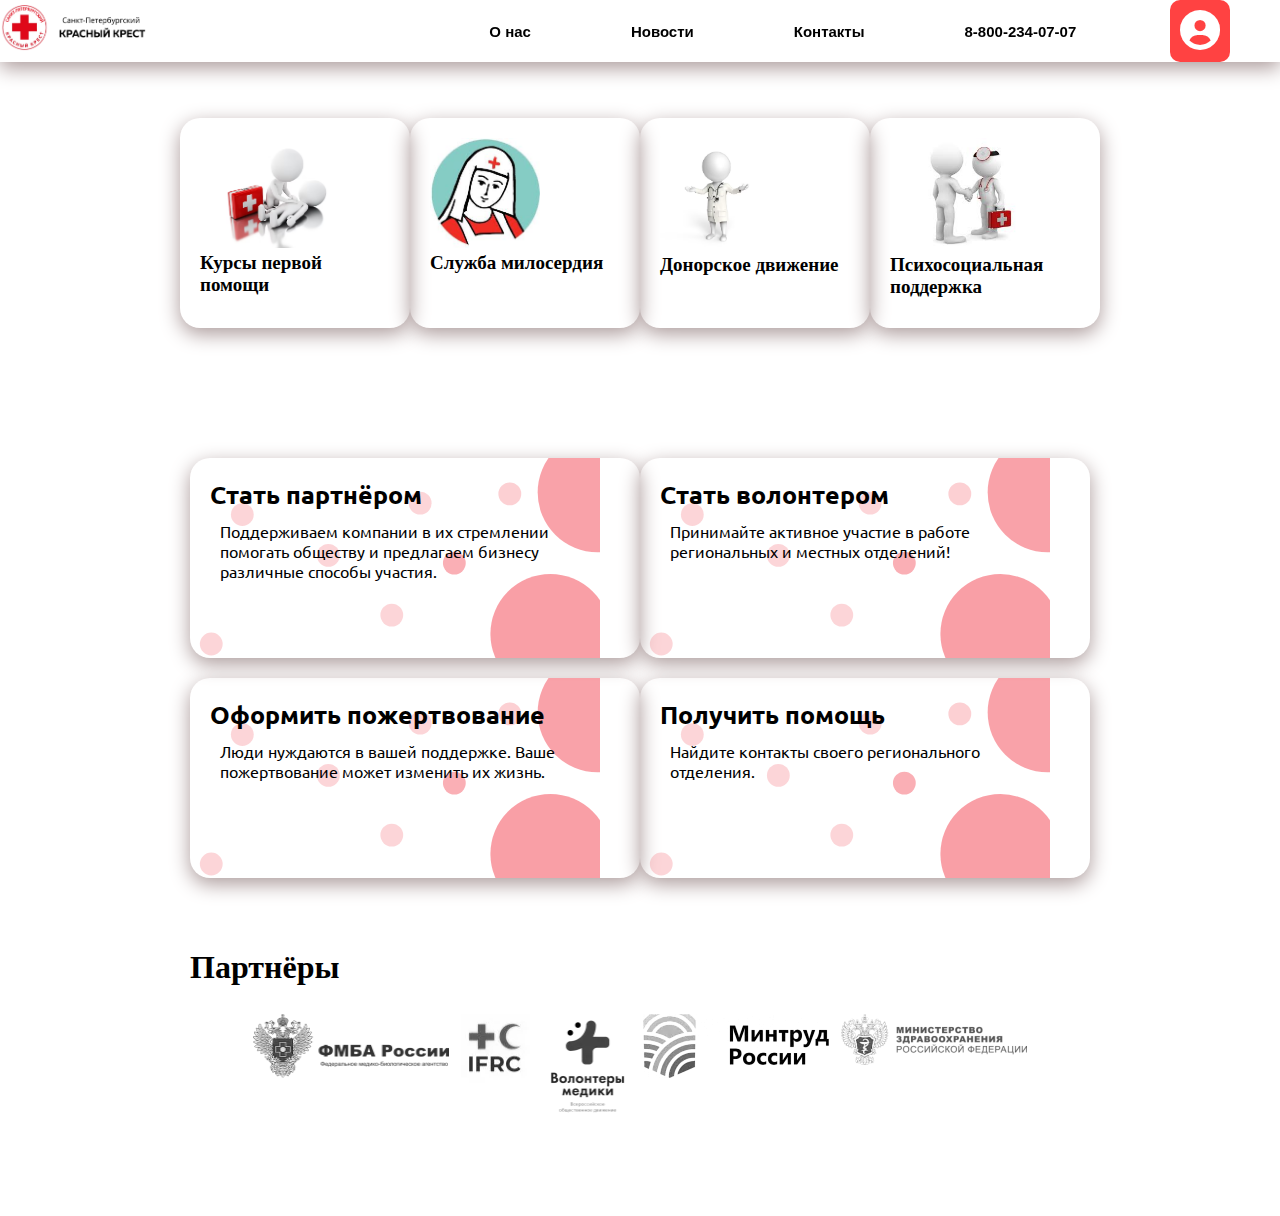
==== index.html @ c4069d82 "Add files via upload" ====
<!DOCTYPE html>
<html lang="en">
  <head>
    <meta charset="UTF-8">
    <meta name="viewport" content="width=device-width, initial-scale=1.0">
    <meta http-equiv="X-UA-Compatible" content="ie=edge">
    <link rel="preconnect" href="https://fonts.googleapis.com">
    <link rel="preconnect" href="https://fonts.gstatic.com" crossorigin>
    <link href="https://fonts.googleapis.com/css2?family=Ubuntu:ital,wght@0,300;0,400;0,500;0,700;1,300;1,400;1,500;1,700&display=swap" rel="stylesheet">
    <title>Санкт‑Петербургский Красный Крест</title>
    <link rel="icon" type="image/x-icon" href="icon.png">
    <link rel="stylesheet" href="css/index.css">
    <link rel="stylesheet" href="css/font.css">
    <link rel="stylesheet" href="https://cdnjs.cloudflare.com/ajax/libs/font-awesome/6.0.0/css/all.min.css">
  </head>
  <body>
      <div class="top_header">
        <div style="display: flex; align-items: center;">
         <a href="index.html" style="max-width: fit-content;"><img height="69px" width="221px" src="logo.png"></a>
         <div class="top-menu">
          <div class="menu-item"><a href="about_us.html"><b>О нас</b></a></div>
          <div class="menu-item"><a href="news.html"><b>Новости</b></a></div>
          <div class="menu-item"><a href="contacts.html"><b>Контакты</b></a></div>
          <div class="menu-item"><b>8-800-234-07-07</b></div>
         </div>
        </div>
        <a href="login.html" class="profile" style="margin-right: 50px;"><div class="button"><i style="font-size: 40px;" class="fa-solid fa-circle-user"></i></div></a>
      </div> 
      <div class="container">
        <div class="col-1">
          <div style="max-height: fit-content; display: flex; flex-direction: row; justify-content: center;">
           <div class="cards" style="position: static; margin-top: 100px; ">
             <div class="card window"><img src="img/img1.avif" style="height:110px; width:150px">
              <div>
                <b style="font-size: 19px;">Курсы первой помощи</b>
              </div>
             </div>
             <div class="card window">
              <img src="img/img2.jpeg" style="height:110px; width:110px">
              <div>
                <b style="font-size: 19px;">Служба милосердия</b>
              </div>
             </div>
             <div class="card window">
              <img src="img/img3.avif" style="height:112px; width:110px">
              <div>
                <b style="font-size: 19px;">Донорское движение</b>
              </div>
             </div>
             <div class="card window">
              <img src="img/img4.jpeg" style="height: 112px; width:159px">
              <div>
                <b style="font-size: 19px;">Психосоциальная поддержка</b>
              </div>
             </div>
           </div>
         </div>
         <div style="margin-top: 40px; margin-bottom: 40px;">
          <div style="max-height: fit-content; display: flex; flex-direction: row; justify-content: center;">
            <div class="window predl">
              <div class="ubuntu-bold" style="font-size: 25px;">Стать партнёром</div>
              <div style="margin: 10px;" class="ubuntu-regular">
                Поддерживаем компании в их стремлении помогать обществу и предлагаем бизнесу различные способы участия.
              </div>
            </div>
            <div class="window predl">
              <div class="ubuntu-bold" style="font-size: 25px;">Стать волонтером</div>
              <div style="margin: 10px;" class="ubuntu-regular">
                Принимайте активное участие в работе региональных и местных отделений!
              </div>
            </div>
          </div>
          <div style="max-height: fit-content; display: flex; flex-direction: row; justify-content: center;">
            <div class="window predl">
              <div class="ubuntu-bold" style="font-size: 25px;">Оформить пожертвование</div>
              <div style="margin: 10px;" class="ubuntu-regular">
                Люди нуждаются в вашей поддержке. Ваше пожертвование может изменить их жизнь.
              </div>
            </div>
            <div class="window predl">
              <div class="ubuntu-bold" style="font-size: 25px;">Получить помощь</div>
              <div style="margin: 10px;" class="ubuntu-regular">
                Найдите контакты своего регионального отделения.
              </div>
            </div>
          </div>
         </div>
         <div style="max-height: fit-content; display: flex; flex-direction: column-reverse; justify-content: center;">
          <div style="width:inherit;"><b><h1>Партнёры</h1></b></div>
         </div>
         <div style="max-height: fit-content; display: flex; flex-direction: row; justify-content: center;">
          <img src="img/sl1.webp" style="width: 196px; height: 64px; margin: 6px; filter: grayscale(1);">
          <img src="img/sl2.webp" style="width: 69px; height: 69px; margin: 6px;filter: grayscale(1);">
          <img src="img/sl3.webp" style="width: 89px; height: 104px; margin: 6px;filter: grayscale(1);">
          <img src="img/sl4.webp" style="width: 186px; height: 64px; margin: 6px;filter: grayscale(1);">
          <img src="img/sl5.webp" style="width: 186px; height: 51px; margin: 6px;filter: grayscale(1);">
         </div>
        </div>
      </div>
    <script src="js/index.js"></script>
  </body>
</html>
---- css/index.css ----
.top_header{
    position: fixed;
    display: flex;
    left: 0px;
    top:0px;
    width: 100%;
    box-shadow: 0px 6px 20px 0px #ab9a9a;
    align-items: center;
    flex-direction:row;
    justify-content:space-between;
    background: white;
}
     
.comment-container {    
  transition: scale 0.4s cubic-bezier(0.96, 0, 0, 1);
  animation: modalAppear 0.3s ease-out forwards;
  scale: 0;
  background-color: #ffffff;
  padding: 2rem;
  padding-right: 40px;
  border-radius: 10px;
  box-shadow: 0 0 20px rgba(255, 0, 0, 0.2);
  width: 100%;
  max-width: 500px;
  position: fixed;
  z-index: 1000;
  transform: translateX(+50%);
  top: 50%;
}

.top-menu{
    display: flex;
    text-align: center;
    width: 1100px;
    margin-left: 25%;
    
}
.menu-item{
    display: flex;
    flex-direction: row;
    align-items: center;
    margin: 5px;
    margin-left: 50px;
    margin-right: 50px;
    font: 15px/25px "MullerRegular", sans-serif!important;
}
.menu-item:hover{
    color: red;
}
.button{
    border-radius: 10px;
    color: white;
    background-color: rgb(255, 66, 66);
    padding: 10px;
}
.button:hover{
    background-color: rgb(253, 96, 96);
}
.container{
    height: 1200px;
    display: flex;
    flex-direction: row;
    justify-content: center;
}
.col-1{
    width: 900px;
}
.window{
    border-radius: 20px;
    box-shadow: 0px 6px 20px 0px #ab9a9a;
    padding: 20px;
}

.input-container{
	position:relative;
	margin-bottom:25px;
}
.input-container label{
	position:absolute;
	top:0px;
	left:0px;
	font-size:16px;
	color:#000000;	
    pointer-event:none;
	transition: all 0.5s ease-in-out;
}
.input-container input{ 
  border:0;
  border-bottom:1px solid #555;  
  background:transparent;
  width:100%;
  padding:8px 0 5px 0;
  font-size:16px;
  color:#000000;
}
.input-container input:focus{ 
 border:none;	
 outline:none;
 border-bottom:1px solid #e74c3c;	
}
.input-container input:focus ~ label,
.input-container input:valid ~ label{
	top:-12px;
	font-size:12px;
	
}
.cards{
    width: auto;
    display: flex;
    flex-direction: row;
    justify-content: center;
    height: 300px;
}
.card{
    margin-left: 20px;
    margin-right: 20px;
    height: 170px;
    width: 190px;
}
a{
    font: 15px/25px "MullerRegular", sans-serif!important;
    color: #000000;
    text-decoration: none;
}
a:hover{
    color: red;
}
.predl{
    margin: 20px;
    height: 160px;
    width: 450px;
    background-repeat: no-repeat;
    background-size: 410px 210px;
    background-image: url('../img33.svg');
    cursor: pointer;
}
.news_card{
    height: 390px;
    width: 490px;
} 
.img-fr{
    height: 260px;
    width: 340px;
    overflow: hidden;
    transition: scale 0.4s cubic-bezier(0.96, -0.1, 0, 0.94);
}
.img-fr:hover{
    scale: 1.5;
}
.news_img{
    width: auto;
    height: 230px;
    object-fit: cover;
}

.chat-container {
    position: fixed;
    bottom: 20px;
    right: 20px;
    z-index: 1000;
}
.chat-button {
    background: #ff0000;
    color: white;
    padding: 15px 25px;
    border-radius: 25px;
    cursor: pointer;
    box-shadow: 0 4px 6px rgba(0,0,0,0.1);
    transition: transform 0.2s;
}
.chat-button:hover {
    transform: scale(1.05);
}

.chat-input {
    padding: 15px;
    background: none;
}

.chat-input input {
    width: 100%;
    padding: 10px;
    border: 1px solid #ddd;
    border-radius: 20px;
    outline: none;
}

.chat-header {
    background: #ff3737;
    color: white;
    padding: 15px;
    font-weight: bold;
    border-radius: 15px;
    margin-bottom: 10px;
}

.chat-messages {
    flex: 1;
    padding: 15px;
    overflow-y: auto;
    background: #f8f9fa;
    border-radius: 15px;
}
.chat-container{
    padding: 20px;
    border-radius: 20px;
    background-color: #ff9f95;
}

@media (max-width: 768px) {
    .top_header {
      flex-wrap: wrap;
      padding: 10px 0;
    }
    .img-fr:hover {
      scale: 1.2;
  }
       
  .comment-container {    
    transition: scale 0.4s cubic-bezier(0.96, 0, 0, 1);
    animation: modalAppear 0.3s ease-out forwards;
    scale: 0;
    padding: 2rem;
    padding-right: 40px;
    border-radius: 10px;
    width: 100%;
    max-width: 200px;
    position: fixed;
    z-index: 1000;
    transform: translateX(+50%);
    top: 5%;
    right: 50%;
}

    .top-menu {
      width: 100%;
      margin-left: 0;
      justify-content: space-around;
      order: 2;
      margin-top: 10px;
      flex-wrap: wrap;
    }
  
    .menu-item {
      margin: 5px 10px;
      font-size: 14px!important;
    }
  
    .button {
      padding: 8px;
      margin-right: 20px!important;
    }
  
    .button i {
      font-size: 30px!important;
    }
  
    .container {
      height: auto;
      margin-top: 80px;
    }
  
    .cards {
      flex-direction: column;
      align-items: center;
      height: auto;
    }
  
    .card {
      margin: 10px 0;
      width: 80%;
      height: auto;
      padding: 15px;
    }
  
    .predl {
      width: 90%!important;
      margin: 10px auto!important;
      height: auto;
      padding: 15px;
    }
  
    .col-1 {
      width: 100%;
      padding: 0 10px;
    }
  
    .window img {
      max-width: 100%;
      height: auto;
    }
  
    /* Партнеры */
    div[style*="justify-content: center"] {
      flex-wrap: wrap;
    }
  
    div[style*="justify-content: center"] img {
      width: 80%!important;
      height: auto!important;
      margin: 5px!important;
    }
  }
  
  @media (max-width: 480px) {
    .top-menu {
        display: flex;
        flex-direction: row;
        align-content: space-around;
        justify-content: center;
        align-items: center; /* Скрываем обычное меню */
    }
    
    .profile{
        position: absolute;
    margin-right: 50px;
    right: -65px;
    bottom: 14px;
    }
    /* Гамбургер-меню */
    .mobile-menu-btn {
      display: block!important;
      background: none;
      border: none;
      font-size: 24px;
      margin-left: 15px;
    }
  
    .menu-item {
      margin: 5px;
    }
  
    .card {
      width: 95%;
    }
  
    h1 {
      font-size: 24px!important;
    }
  
    /* Адаптация телефонного номера */
    .menu-item:nth-last-child(1) {
      font-size: 16px!important;
      padding: 8px 12px;
      background: #ff4242;
      color: white!important;
      border-radius: 5px;
    }
    .window1 {
        position: static !important;
        height: 1580px !important;
        margin-top: 110px !important;
        width: 80% !important;
    }
  }
  
  /* Общие адаптивные правила */
  img {
    max-width: 100%;
    height: auto;
  }
  
  .window {
    margin: 10px 0;
  }
  
  /* Показать/скрыть мобильное меню */
  .mobile-menu-active .top-menu {
    display: flex!important;
    flex-direction: column;
    width: 100%;
    background: white;
    position: absolute;
    top: 100%;
    left: 0;
    padding: 10px;
    box-shadow: 0 6px 20px rgba(171,154,154,0.2);
  }
---- css/font.css ----
.ubuntu-light {
    font-family: "Ubuntu", sans-serif;
    font-weight: 300;
    font-style: normal;
  }
  
  .ubuntu-regular {
    font-family: "Ubuntu", sans-serif;
    font-weight: 400;
    font-style: normal;
  }
  
  .ubuntu-medium {
    font-family: "Ubuntu", sans-serif;
    font-weight: 500;
    font-style: normal;
  }
  
  .ubuntu-bold {
    font-family: "Ubuntu", sans-serif;
    font-weight: 700;
    font-style: normal;
  }
  
  .ubuntu-light-italic {
    font-family: "Ubuntu", sans-serif;
    font-weight: 300;
    font-style: italic;
  }
  
  .ubuntu-regular-italic {
    font-family: "Ubuntu", sans-serif;
    font-weight: 400;
    font-style: italic;
  }
  
  .ubuntu-medium-italic {
    font-family: "Ubuntu", sans-serif;
    font-weight: 500;
    font-style: italic;
  }
  
  .ubuntu-bold-italic {
    font-family: "Ubuntu", sans-serif;
    font-weight: 700;
    font-style: italic;
  }
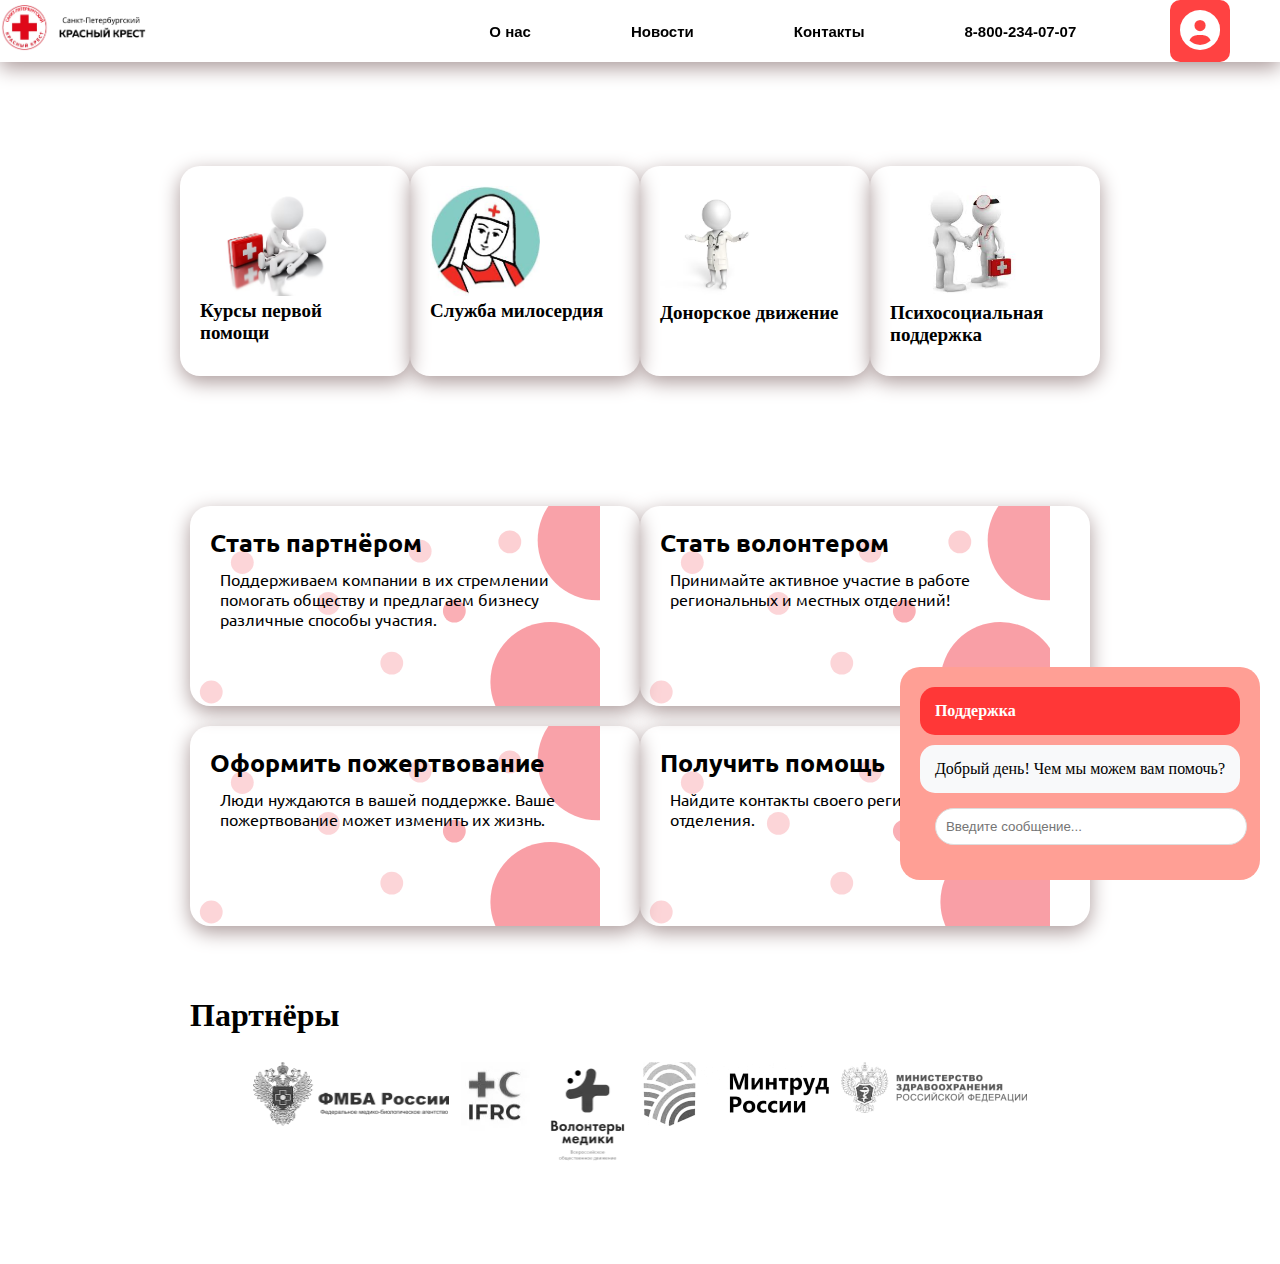
==== commit 077ad1a7: "Add files via upload" ====
--- a/index.html
+++ b/index.html
@@ -14,6 +14,20 @@
     <link rel="stylesheet" href="https://cdnjs.cloudflare.com/ajax/libs/font-awesome/6.0.0/css/all.min.css">
   </head>
   <body>
+    <div class="chat-container">
+      <div class="chat-window" id="chatWindow">
+        <div class="chat-header">Поддержка</div>
+        <div class="chat-messages" id="chatMessages">
+            <div class="welcome-message">
+                Добрый день! Чем мы можем вам помочь?
+            </div>
+        </div>
+        <div class="chat-input">
+            <input type="text" placeholder="Введите сообщение..." id="messageInput" onkeypress="handleKeyPress(event)">
+        </div>
+    </div>
+    </div>
+      <div class="chat-button">Отправить</div>
       <div class="top_header">
         <div style="display: flex; align-items: center;">
          <a href="index.html" style="max-width: fit-content;"><img height="69px" width="221px" src="logo.png"></a>
@@ -98,5 +112,73 @@
         </div>
       </div>
     <script src="js/index.js"></script>
+    <script>
+      function handleKeyPress(event) {
+         if (event.key === 'Enter') {
+             sendMessage();
+         }
+     }
+ 
+   
+     function sendMessage() {
+         const input = document.getElementById('messageInput');
+         const message = input.value.trim();
+         
+         if (message) {
+             addMessage(message, 'user');
+             input.value = '';
+             
+             setTimeout(() => {
+                 addMessage('Скоро ответим...', 'bot');
+             }, 2000);
+         }
+     }
+ 
+     function addMessage(text, sender) {
+         const messagesContainer = document.getElementById('chatMessages');
+         
+         const messageDiv = document.createElement('div');
+         messageDiv.className = `chat-message ${sender}-message message-animation`;
+         messageDiv.textContent = text;
+         
+         messagesContainer.appendChild(messageDiv);
+         
+         messagesContainer.scrollTop = messagesContainer.scrollHeight;
+     }
+ 
+     document.addEventListener('DOMContentLoaded', () => {
+         document.querySelector('.chat-button').addEventListener('click', sendMessage);
+     });
+ </script>
+ <style>
+   .chat-message {
+       margin: 8px;
+       padding: 12px;
+       border-radius: 15px;
+       max-width: 70%;
+       word-wrap: break-word;
+   }
+   
+   .user-message {
+       background: #ff6666;
+       color: white;
+       margin-left: auto;
+   }
+   
+   .bot-message {
+       background: #f0f0f0;
+       margin-right: auto;
+   }
+ 
+   @keyframes slideIn {
+       from { opacity: 0; transform: translateY(20px); }
+       to { opacity: 1; transform: translateY(0); }
+   }
+   
+   .message-animation {
+       animation: slideIn 0.3s ease-out;
+   }
+ </style>
+ 
   </body>
 </html>--- a/css/index.css
+++ b/css/index.css
@@ -214,8 +214,9 @@
     }
     .img-fr:hover {
       scale: 1.2;
-  }
-       
+      
+  }
+
   .comment-container {    
     transition: scale 0.4s cubic-bezier(0.96, 0, 0, 1);
     animation: modalAppear 0.3s ease-out forwards;
@@ -308,14 +309,21 @@
         flex-direction: row;
         align-content: space-around;
         justify-content: center;
+
         align-items: center; /* Скрываем обычное меню */
     }
+    .chat-container {
     
+      bottom: -20px;
+      right: 100px;
+      scale: 0.8;
+  }
     .profile{
         position: absolute;
     margin-right: 50px;
-    right: -65px;
+    right: -55px;
     bottom: 14px;
+    scale: 0.8;
     }
     /* Гамбургер-меню */
     .mobile-menu-btn {
@@ -345,6 +353,7 @@
       background: #ff4242;
       color: white!important;
       border-radius: 5px;
+      scale: 0.8;
     }
     .window1 {
         position: static !important;
